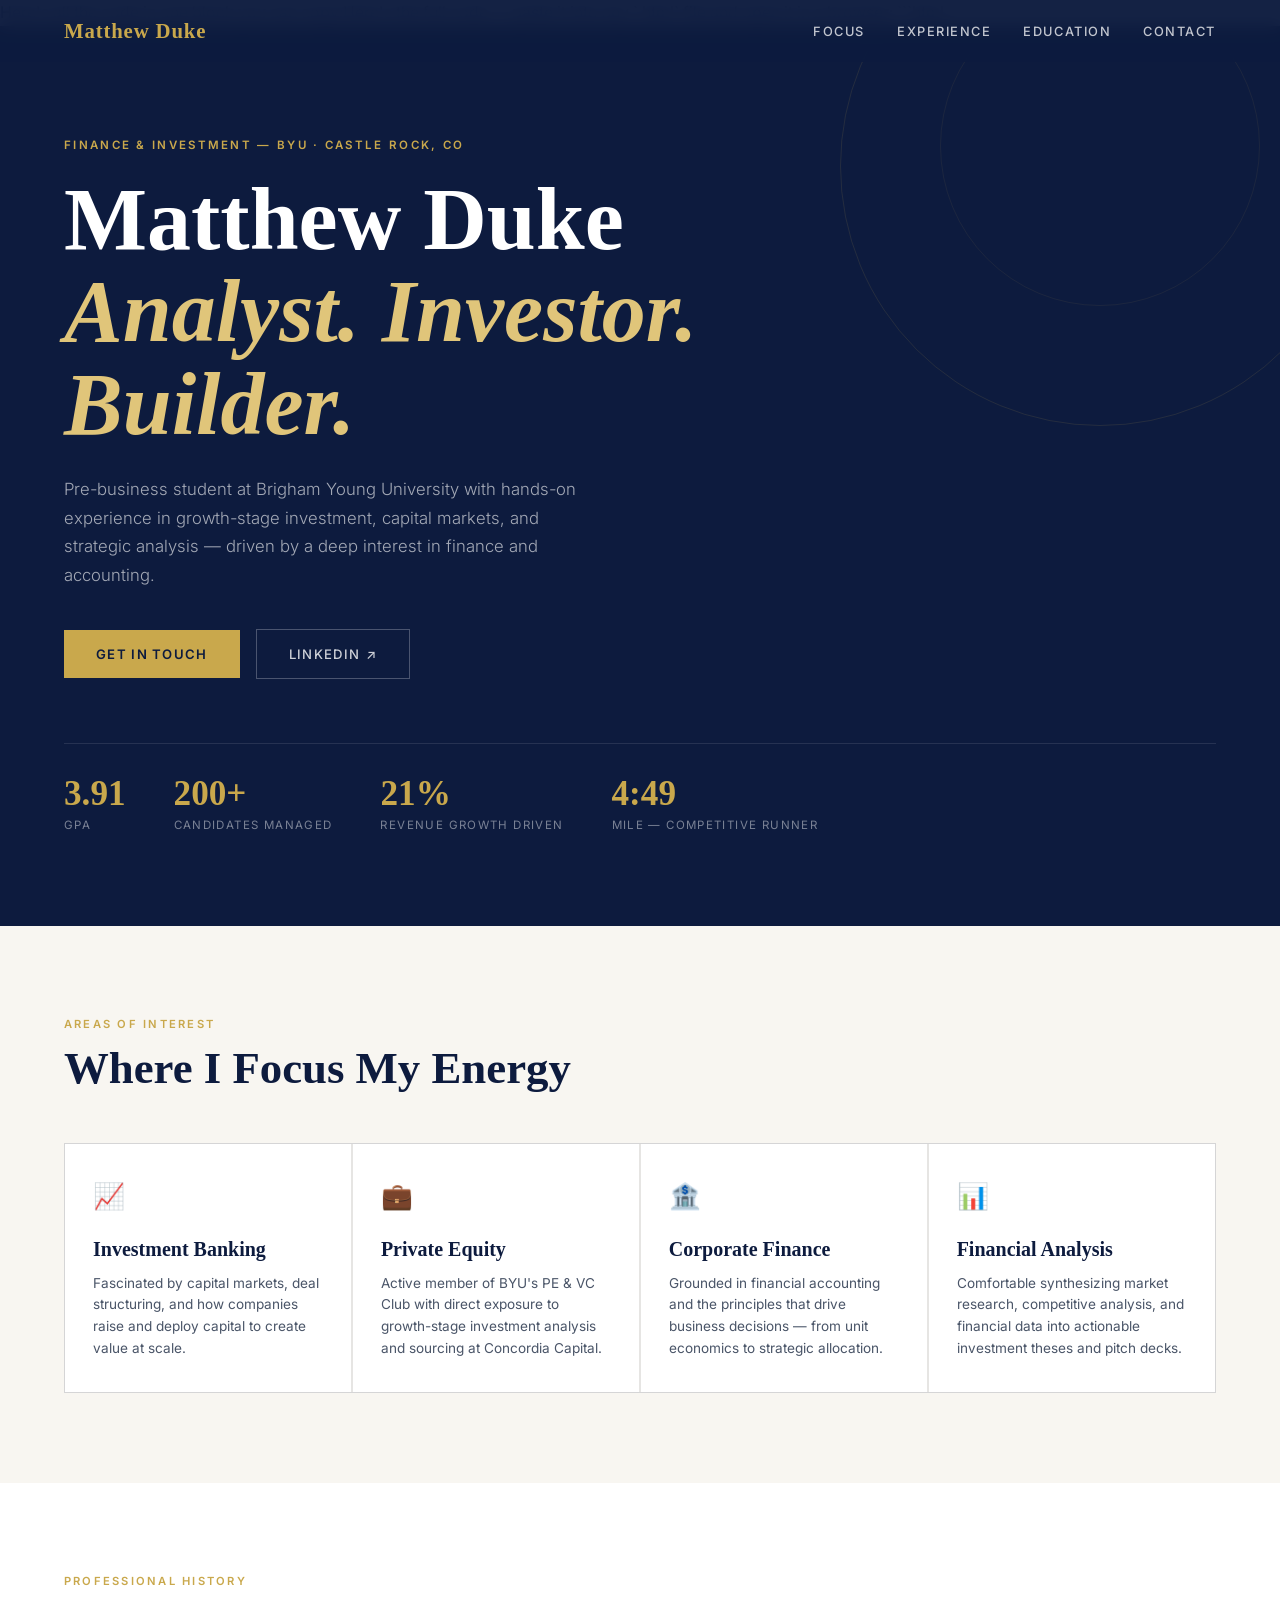
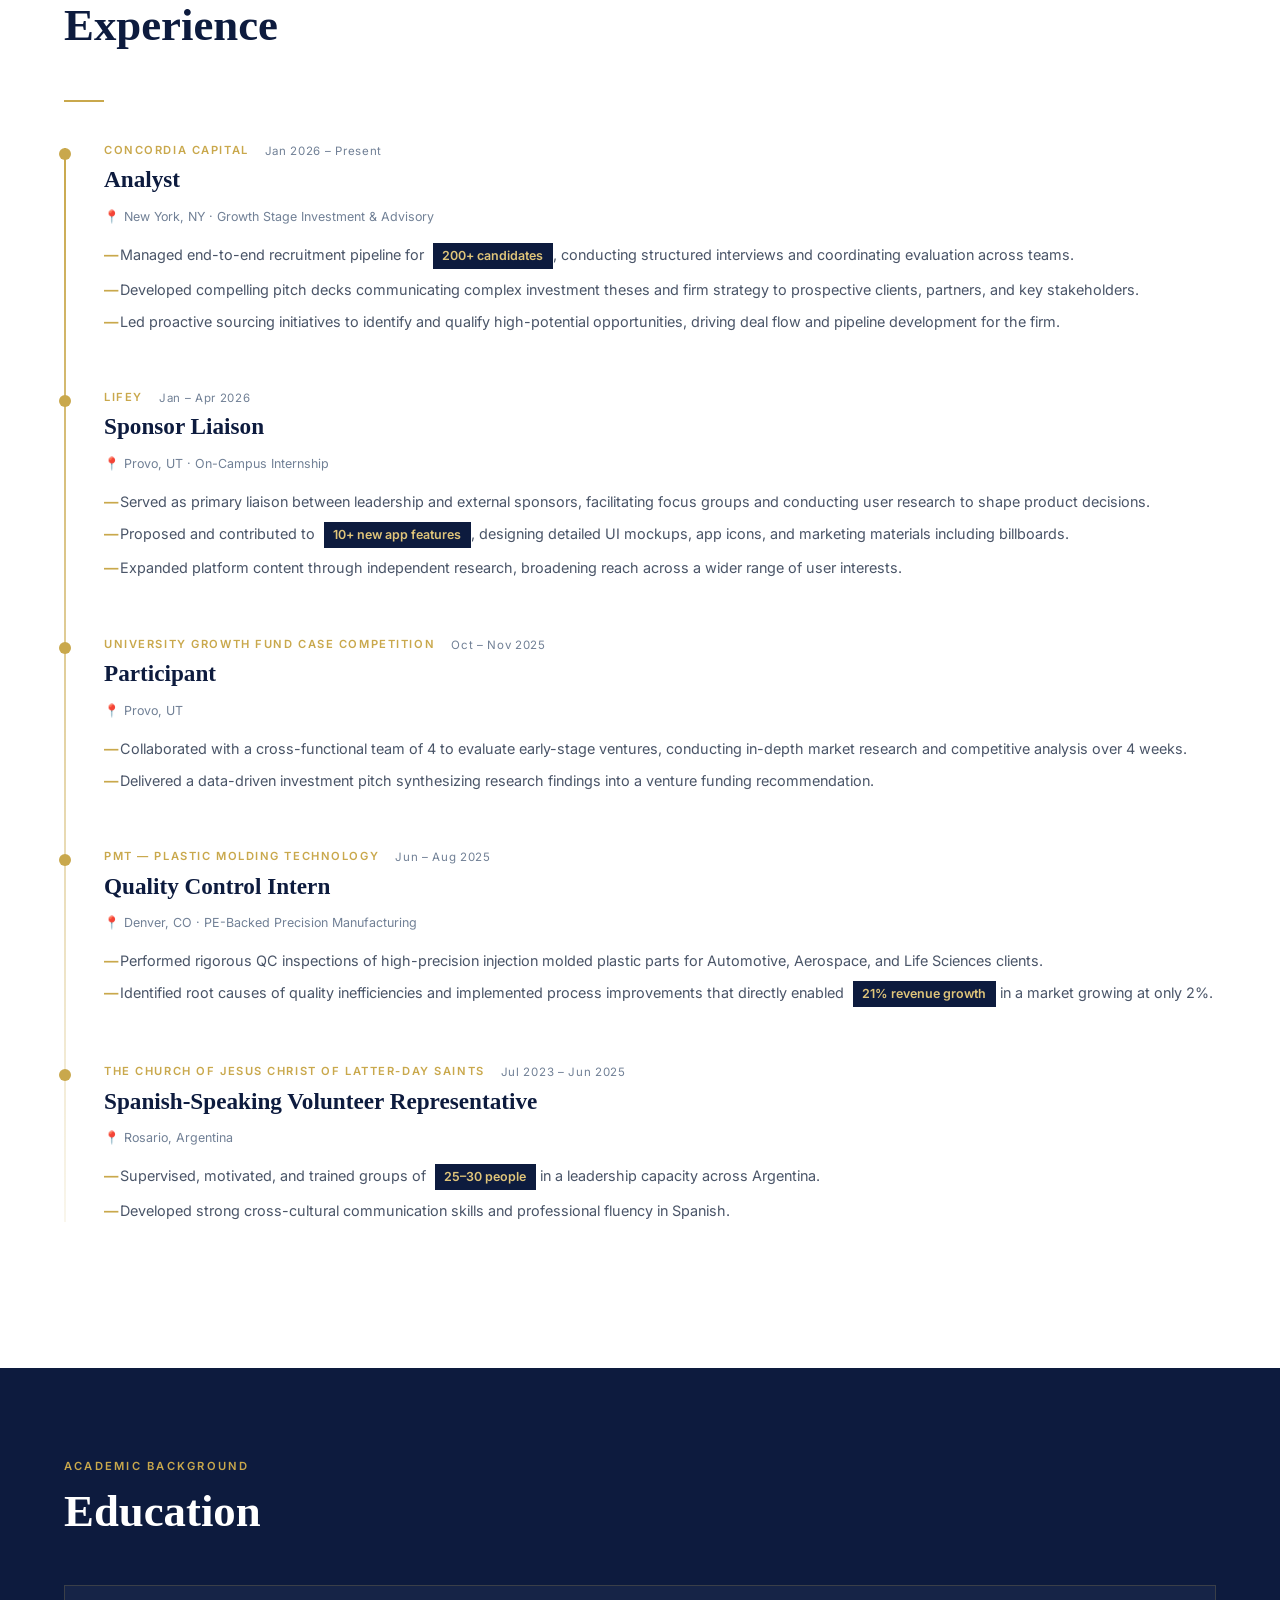
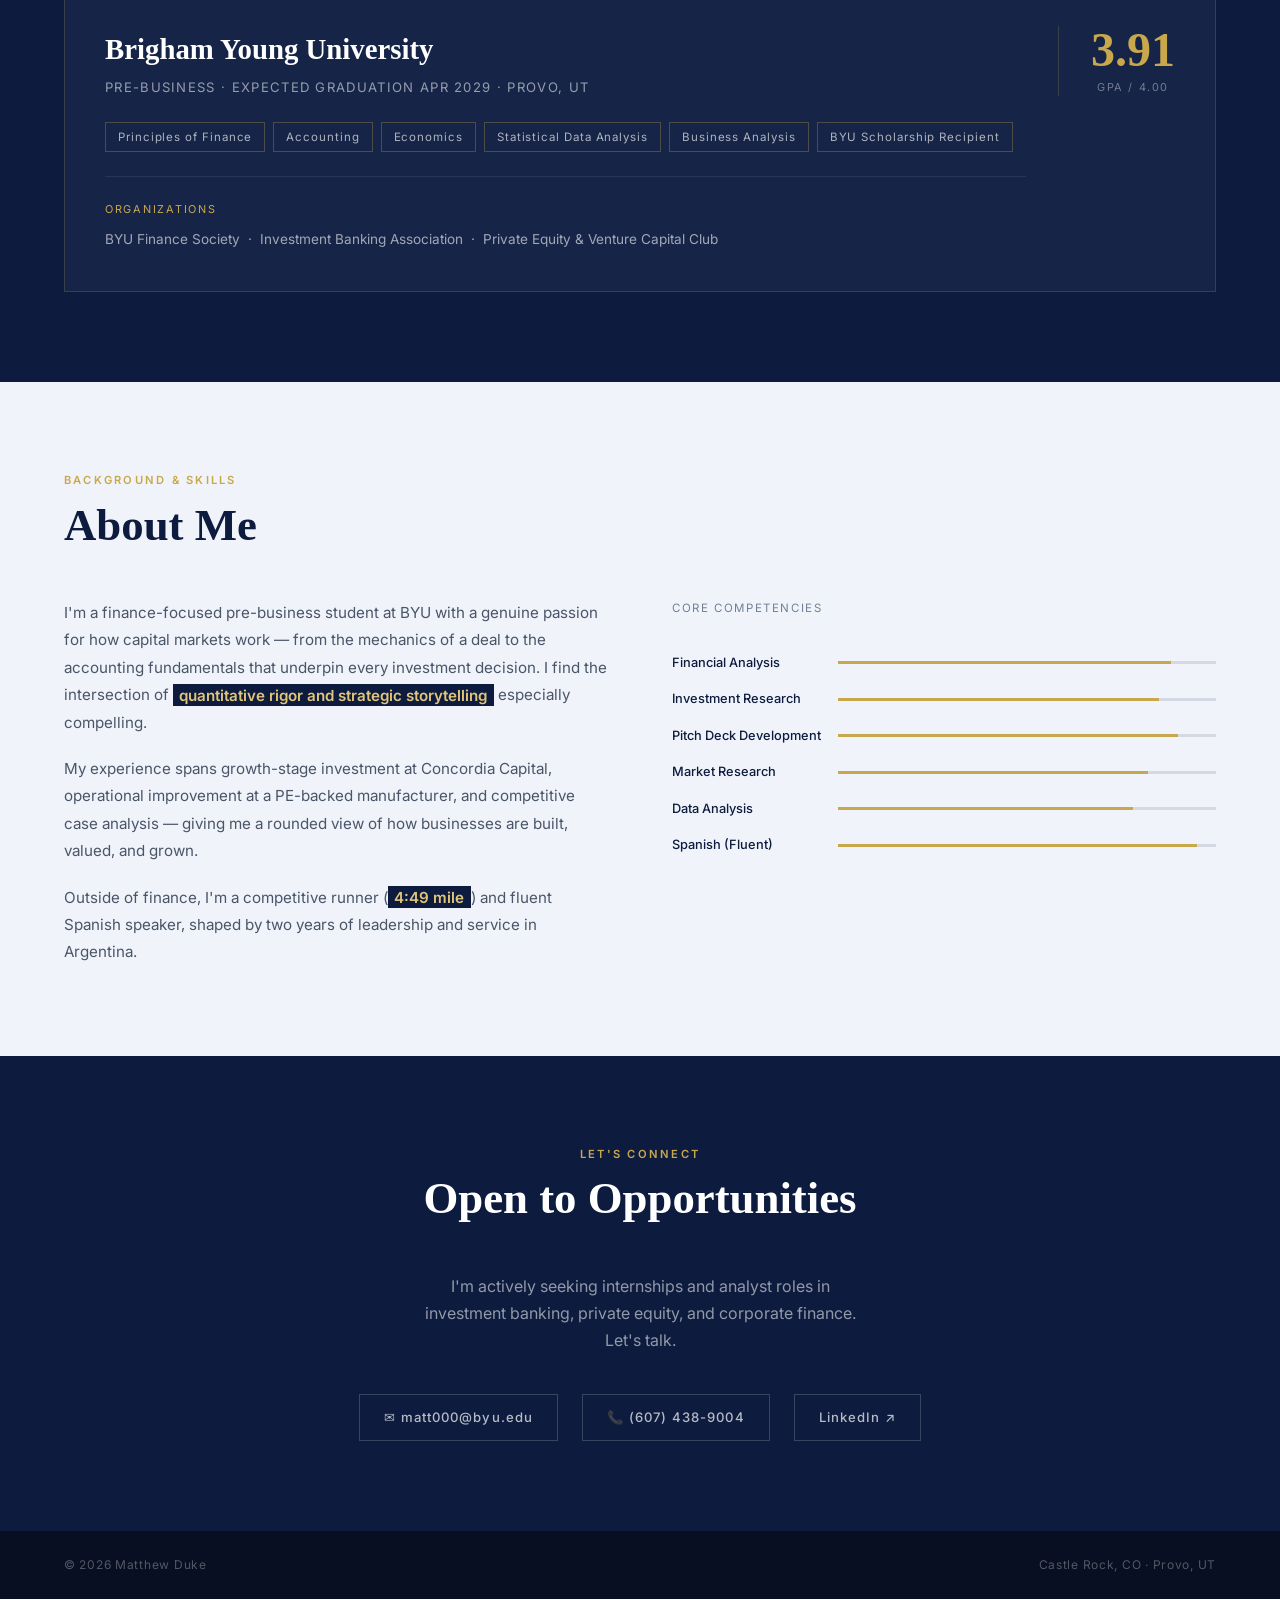
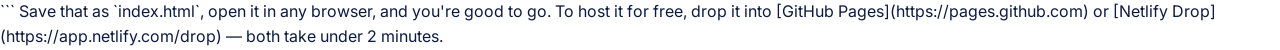
==== pages/resume.html @ b5d0f8a3 "uploaded files" ====
Here's all the code in one block you can copy:Here's the full code — paste it into any `.html` file and open it in a browser:

```html
<!DOCTYPE html>
<html lang="en">
<head>
<meta charset="UTF-8">
<meta name="viewport" content="width=device-width, initial-scale=1.0">
<title>Matthew Duke — Finance & Investment</title>
<link href="https://fonts.googleapis.com/css2?family=Cormorant+Garant:ital,wght@0,400;0,600;0,700;1,400&family=Inter:wght@300;400;500;600&display=swap" rel="stylesheet">
<style>
  *, *::before, *::after { box-sizing: border-box; margin: 0; padding: 0; }

  :root {
    --navy: #0D1B3E;
    --navy-mid: #162447;
    --navy-light: #1E3160;
    --gold: #C9A84C;
    --gold-light: #E0C57A;
    --cream: #F8F6F1;
    --slate: #F0F4FA;
    --text-dark: #0D1B3E;
    --text-mid: #4A5568;
    --text-light: #718096;
    --white: #FFFFFF;
  }

  html { scroll-behavior: smooth; }

  body {
    font-family: 'Inter', sans-serif;
    background: var(--white);
    color: var(--text-dark);
    line-height: 1.6;
    font-size: 16px;
  }

  nav {
    position: fixed;
    top: 0; left: 0; right: 0;
    z-index: 100;
    background: rgba(13, 27, 62, 0.97);
    backdrop-filter: blur(8px);
    display: flex;
    align-items: center;
    justify-content: space-between;
    padding: 0 5%;
    height: 62px;
  }
  .nav-logo {
    font-family: 'Cormorant Garant', serif;
    font-size: 1.3rem;
    font-weight: 600;
    color: var(--gold);
    letter-spacing: 0.04em;
    text-decoration: none;
  }
  .nav-links {
    display: flex;
    gap: 2rem;
    list-style: none;
  }
  .nav-links a {
    color: rgba(255,255,255,0.75);
    text-decoration: none;
    font-size: 0.8rem;
    font-weight: 500;
    letter-spacing: 0.12em;
    text-transform: uppercase;
    transition: color 0.2s;
  }
  .nav-links a:hover { color: var(--gold-light); }

  .hero {
    min-height: 100vh;
    background: var(--navy);
    display: flex;
    flex-direction: column;
    justify-content: center;
    padding: 100px 5% 80px;
    position: relative;
    overflow: hidden;
  }
  .hero::before {
    content: '';
    position: absolute;
    top: -120px; right: -80px;
    width: 520px; height: 520px;
    border: 1px solid rgba(201,168,76,0.12);
    border-radius: 50%;
  }
  .hero::after {
    content: '';
    position: absolute;
    top: -40px; right: 20px;
    width: 320px; height: 320px;
    border: 1px solid rgba(201,168,76,0.08);
    border-radius: 50%;
  }
  .hero-eyebrow {
    font-size: 0.72rem;
    font-weight: 600;
    letter-spacing: 0.2em;
    text-transform: uppercase;
    color: var(--gold);
    margin-bottom: 1.2rem;
  }
  .hero h1 {
    font-family: 'Cormorant Garant', serif;
    font-size: clamp(3rem, 7vw, 5.5rem);
    font-weight: 700;
    color: var(--white);
    line-height: 1.05;
    margin-bottom: 1.5rem;
    max-width: 760px;
  }
  .hero h1 em {
    font-style: italic;
    color: var(--gold-light);
  }
  .hero-sub {
    font-size: 1.05rem;
    color: rgba(255,255,255,0.62);
    max-width: 520px;
    line-height: 1.7;
    margin-bottom: 2.5rem;
    font-weight: 300;
  }
  .hero-ctas {
    display: flex;
    gap: 1rem;
    flex-wrap: wrap;
    align-items: center;
  }
  .btn-primary {
    background: var(--gold);
    color: var(--navy);
    font-family: 'Inter', sans-serif;
    font-size: 0.82rem;
    font-weight: 600;
    letter-spacing: 0.1em;
    text-transform: uppercase;
    padding: 0.85rem 2rem;
    border: none;
    cursor: pointer;
    text-decoration: none;
    transition: background 0.2s, transform 0.15s;
    display: inline-block;
  }
  .btn-primary:hover { background: var(--gold-light); transform: translateY(-1px); }
  .btn-outline {
    background: transparent;
    color: rgba(255,255,255,0.8);
    font-family: 'Inter', sans-serif;
    font-size: 0.82rem;
    font-weight: 500;
    letter-spacing: 0.1em;
    text-transform: uppercase;
    padding: 0.85rem 2rem;
    border: 1px solid rgba(255,255,255,0.25);
    cursor: pointer;
    text-decoration: none;
    transition: border-color 0.2s, color 0.2s;
    display: inline-block;
  }
  .btn-outline:hover { border-color: var(--gold); color: var(--gold-light); }

  .hero-stats {
    display: flex;
    gap: 3rem;
    margin-top: 4rem;
    padding-top: 2rem;
    border-top: 1px solid rgba(255,255,255,0.1);
  }
  .stat-num {
    font-family: 'Cormorant Garant', serif;
    font-size: 2.2rem;
    font-weight: 700;
    color: var(--gold);
    line-height: 1;
    display: block;
  }
  .stat-label {
    font-size: 0.72rem;
    letter-spacing: 0.12em;
    text-transform: uppercase;
    color: rgba(255,255,255,0.45);
    margin-top: 0.3rem;
    display: block;
  }

  section { padding: 90px 5%; }
  .section-eyebrow {
    font-size: 0.7rem;
    font-weight: 600;
    letter-spacing: 0.2em;
    text-transform: uppercase;
    color: var(--gold);
    margin-bottom: 0.6rem;
  }
  .section-title {
    font-family: 'Cormorant Garant', serif;
    font-size: clamp(2rem, 4vw, 2.8rem);
    font-weight: 700;
    color: var(--navy);
    line-height: 1.15;
    margin-bottom: 3rem;
  }
  .divider {
    width: 40px;
    height: 2px;
    background: var(--gold);
    margin: 1rem 0 2.5rem;
  }

  .focus { background: var(--cream); }
  .focus-grid {
    display: grid;
    grid-template-columns: repeat(auto-fit, minmax(220px, 1fr));
    gap: 1.5px;
    background: rgba(13,27,62,0.08);
    border: 1.5px solid rgba(13,27,62,0.08);
  }
  .focus-card {
    background: var(--white);
    padding: 2rem 1.75rem;
    transition: background 0.2s;
  }
  .focus-card:hover { background: var(--navy); }
  .focus-card:hover .focus-icon { color: var(--gold); }
  .focus-card:hover .focus-name { color: var(--white); }
  .focus-card:hover .focus-desc { color: rgba(255,255,255,0.6); }
  .focus-icon {
    font-size: 1.6rem;
    color: var(--navy);
    margin-bottom: 1rem;
    display: block;
    transition: color 0.2s;
  }
  .focus-name {
    font-family: 'Cormorant Garant', serif;
    font-size: 1.25rem;
    font-weight: 700;
    color: var(--navy);
    margin-bottom: 0.5rem;
    transition: color 0.2s;
  }
  .focus-desc {
    font-size: 0.85rem;
    color: var(--text-mid);
    line-height: 1.6;
    transition: color 0.2s;
  }

  .experience { background: var(--white); }
  .timeline { position: relative; }
  .timeline::before {
    content: '';
    position: absolute;
    left: 0; top: 6px; bottom: 0;
    width: 2px;
    background: linear-gradient(to bottom, var(--gold), rgba(201,168,76,0.1));
  }
  .timeline-item {
    padding-left: 2.5rem;
    margin-bottom: 3.5rem;
    position: relative;
  }
  .timeline-item::before {
    content: '';
    position: absolute;
    left: -5px; top: 6px;
    width: 12px; height: 12px;
    background: var(--gold);
    border-radius: 50%;
  }
  .timeline-meta {
    display: flex;
    align-items: center;
    gap: 1rem;
    margin-bottom: 0.4rem;
    flex-wrap: wrap;
  }
  .timeline-company {
    font-size: 0.7rem;
    font-weight: 600;
    letter-spacing: 0.14em;
    text-transform: uppercase;
    color: var(--gold);
  }
  .timeline-period {
    font-size: 0.72rem;
    color: var(--text-light);
    letter-spacing: 0.06em;
  }
  .timeline-role {
    font-family: 'Cormorant Garant', serif;
    font-size: 1.45rem;
    font-weight: 700;
    color: var(--navy);
    margin-bottom: 0.8rem;
    line-height: 1.2;
  }
  .timeline-location {
    font-size: 0.78rem;
    color: var(--text-light);
    margin-bottom: 1rem;
    display: flex;
    align-items: center;
    gap: 0.3rem;
  }
  .timeline-bullets {
    list-style: none;
    display: flex;
    flex-direction: column;
    gap: 0.55rem;
  }
  .timeline-bullets li {
    font-size: 0.9rem;
    color: var(--text-mid);
    line-height: 1.6;
    padding-left: 1rem;
    position: relative;
  }
  .timeline-bullets li::before {
    content: '—';
    position: absolute;
    left: 0;
    color: var(--gold);
    font-weight: 700;
  }
  .highlight-stat {
    display: inline-block;
    background: var(--navy);
    color: var(--gold-light);
    font-size: 0.78rem;
    font-weight: 600;
    padding: 0.18rem 0.6rem;
    margin-left: 0.3rem;
  }

  .education { background: var(--navy); }
  .education .section-title { color: var(--white); }
  .edu-card {
    background: var(--navy-mid);
    border: 1px solid rgba(201,168,76,0.2);
    padding: 2.5rem;
    display: grid;
    grid-template-columns: 1fr auto;
    gap: 2rem;
    align-items: start;
  }
  .edu-school {
    font-family: 'Cormorant Garant', serif;
    font-size: 1.8rem;
    font-weight: 700;
    color: var(--white);
    margin-bottom: 0.3rem;
  }
  .edu-degree {
    font-size: 0.82rem;
    color: rgba(255,255,255,0.55);
    letter-spacing: 0.1em;
    text-transform: uppercase;
    margin-bottom: 1.5rem;
  }
  .edu-tags {
    display: flex;
    flex-wrap: wrap;
    gap: 0.5rem;
  }
  .tag {
    font-size: 0.72rem;
    letter-spacing: 0.08em;
    padding: 0.3rem 0.75rem;
    border: 1px solid rgba(201,168,76,0.3);
    color: rgba(255,255,255,0.65);
  }
  .edu-gpa-box {
    text-align: center;
    border-left: 1px solid rgba(201,168,76,0.2);
    padding-left: 2rem;
  }
  .edu-gpa-num {
    font-family: 'Cormorant Garant', serif;
    font-size: 3rem;
    font-weight: 700;
    color: var(--gold);
    line-height: 1;
    display: block;
  }
  .edu-gpa-label {
    font-size: 0.68rem;
    letter-spacing: 0.14em;
    text-transform: uppercase;
    color: rgba(255,255,255,0.4);
    margin-top: 0.3rem;
    display: block;
  }
  .edu-activities {
    margin-top: 1.5rem;
    padding-top: 1.5rem;
    border-top: 1px solid rgba(255,255,255,0.08);
  }
  .edu-activities-label {
    font-size: 0.68rem;
    letter-spacing: 0.16em;
    text-transform: uppercase;
    color: var(--gold);
    margin-bottom: 0.6rem;
  }
  .edu-activity-list {
    font-size: 0.85rem;
    color: rgba(255,255,255,0.6);
    line-height: 1.7;
  }

  .about { background: var(--slate); }
  .about-grid {
    display: grid;
    grid-template-columns: 1fr 1fr;
    gap: 4rem;
    align-items: start;
  }
  .skills-list {
    display: flex;
    flex-direction: column;
    gap: 1rem;
  }
  .skill-row {
    display: flex;
    align-items: center;
    gap: 1rem;
  }
  .skill-label {
    font-size: 0.8rem;
    font-weight: 500;
    color: var(--text-dark);
    width: 150px;
    flex-shrink: 0;
  }
  .skill-bar-bg {
    flex: 1;
    height: 3px;
    background: rgba(13,27,62,0.12);
  }
  .skill-bar-fill {
    height: 100%;
    background: var(--gold);
  }
  .about-text p {
    font-size: 0.95rem;
    color: var(--text-mid);
    line-height: 1.8;
    margin-bottom: 1.2rem;
  }
  .about-text p:last-child { margin-bottom: 0; }
  .about-highlight {
    background: var(--navy);
    color: var(--gold-light);
    font-weight: 600;
    padding: 0.1rem 0.4rem;
  }

  .contact {
    background: var(--navy);
    text-align: center;
  }
  .contact .section-title { color: var(--white); }
  .contact-sub {
    font-size: 1rem;
    color: rgba(255,255,255,0.55);
    max-width: 440px;
    margin: 0 auto 2.5rem;
    line-height: 1.7;
  }
  .contact-links {
    display: flex;
    justify-content: center;
    gap: 1.5rem;
    flex-wrap: wrap;
  }
  .contact-link {
    display: flex;
    align-items: center;
    gap: 0.5rem;
    font-size: 0.82rem;
    font-weight: 500;
    letter-spacing: 0.08em;
    color: rgba(255,255,255,0.7);
    text-decoration: none;
    border: 1px solid rgba(255,255,255,0.18);
    padding: 0.75rem 1.5rem;
    transition: border-color 0.2s, color 0.2s;
  }
  .contact-link:hover { border-color: var(--gold); color: var(--gold-light); }

  footer {
    background: #080f22;
    padding: 1.5rem 5%;
    display: flex;
    justify-content: space-between;
    align-items: center;
  }
  footer span {
    font-size: 0.75rem;
    color: rgba(255,255,255,0.3);
    letter-spacing: 0.06em;
  }

  @media (max-width: 700px) {
    .hero-stats { gap: 1.5rem; flex-wrap: wrap; }
    .about-grid { grid-template-columns: 1fr; gap: 2.5rem; }
    .edu-card { grid-template-columns: 1fr; }
    .edu-gpa-box { border-left: none; border-top: 1px solid rgba(201,168,76,0.2); padding-left: 0; padding-top: 1.5rem; }
    .nav-links { display: none; }
    footer { flex-direction: column; gap: 0.5rem; text-align: center; }
  }
</style>
</head>
<body>

<nav>
  <a href="#" class="nav-logo">Matthew Duke</a>
  <ul class="nav-links">
    <li><a href="#focus">Focus</a></li>
    <li><a href="#experience">Experience</a></li>
    <li><a href="#education">Education</a></li>
    <li><a href="#contact">Contact</a></li>
  </ul>
</nav>

<section class="hero" id="top">
  <p class="hero-eyebrow">Finance &amp; Investment — BYU · Castle Rock, CO</p>
  <h1>Matthew Duke<br><em>Analyst. Investor.<br>Builder.</em></h1>
  <p class="hero-sub">Pre-business student at Brigham Young University with hands-on experience in growth-stage investment, capital markets, and strategic analysis — driven by a deep interest in finance and accounting.</p>
  <div class="hero-ctas">
    <a href="#contact" class="btn-primary">Get in Touch</a>
    <a href="https://www.linkedin.com/in/matthew-duke-a009a3389/" target="_blank" class="btn-outline">LinkedIn ↗</a>
  </div>
  <div class="hero-stats">
    <div class="stat-item">
      <span class="stat-num">3.91</span>
      <span class="stat-label">GPA</span>
    </div>
    <div class="stat-item">
      <span class="stat-num">200+</span>
      <span class="stat-label">Candidates Managed</span>
    </div>
    <div class="stat-item">
      <span class="stat-num">21%</span>
      <span class="stat-label">Revenue Growth Driven</span>
    </div>
    <div class="stat-item">
      <span class="stat-num">4:49</span>
      <span class="stat-label">Mile — Competitive Runner</span>
    </div>
  </div>
</section>

<section class="focus" id="focus">
  <p class="section-eyebrow">Areas of Interest</p>
  <h2 class="section-title">Where I Focus My Energy</h2>
  <div class="focus-grid">
    <div class="focus-card">
      <span class="focus-icon">📈</span>
      <div class="focus-name">Investment Banking</div>
      <div class="focus-desc">Fascinated by capital markets, deal structuring, and how companies raise and deploy capital to create value at scale.</div>
    </div>
    <div class="focus-card">
      <span class="focus-icon">💼</span>
      <div class="focus-name">Private Equity</div>
      <div class="focus-desc">Active member of BYU's PE & VC Club with direct exposure to growth-stage investment analysis and sourcing at Concordia Capital.</div>
    </div>
    <div class="focus-card">
      <span class="focus-icon">🏦</span>
      <div class="focus-name">Corporate Finance</div>
      <div class="focus-desc">Grounded in financial accounting and the principles that drive business decisions — from unit economics to strategic allocation.</div>
    </div>
    <div class="focus-card">
      <span class="focus-icon">📊</span>
      <div class="focus-name">Financial Analysis</div>
      <div class="focus-desc">Comfortable synthesizing market research, competitive analysis, and financial data into actionable investment theses and pitch decks.</div>
    </div>
  </div>
</section>

<section class="experience" id="experience">
  <p class="section-eyebrow">Professional History</p>
  <h2 class="section-title">Experience</h2>
  <div class="divider"></div>
  <div class="timeline">

    <div class="timeline-item">
      <div class="timeline-meta">
        <span class="timeline-company">Concordia Capital</span>
        <span class="timeline-period">Jan 2026 – Present</span>
      </div>
      <div class="timeline-role">Analyst</div>
      <div class="timeline-location">📍 New York, NY · Growth Stage Investment &amp; Advisory</div>
      <ul class="timeline-bullets">
        <li>Managed end-to-end recruitment pipeline for <span class="highlight-stat">200+ candidates</span>, conducting structured interviews and coordinating evaluation across teams.</li>
        <li>Developed compelling pitch decks communicating complex investment theses and firm strategy to prospective clients, partners, and key stakeholders.</li>
        <li>Led proactive sourcing initiatives to identify and qualify high-potential opportunities, driving deal flow and pipeline development for the firm.</li>
      </ul>
    </div>

    <div class="timeline-item">
      <div class="timeline-meta">
        <span class="timeline-company">Lifey</span>
        <span class="timeline-period">Jan – Apr 2026</span>
      </div>
      <div class="timeline-role">Sponsor Liaison</div>
      <div class="timeline-location">📍 Provo, UT · On-Campus Internship</div>
      <ul class="timeline-bullets">
        <li>Served as primary liaison between leadership and external sponsors, facilitating focus groups and conducting user research to shape product decisions.</li>
        <li>Proposed and contributed to <span class="highlight-stat">10+ new app features</span>, designing detailed UI mockups, app icons, and marketing materials including billboards.</li>
        <li>Expanded platform content through independent research, broadening reach across a wider range of user interests.</li>
      </ul>
    </div>

    <div class="timeline-item">
      <div class="timeline-meta">
        <span class="timeline-company">University Growth Fund Case Competition</span>
        <span class="timeline-period">Oct – Nov 2025</span>
      </div>
      <div class="timeline-role">Participant</div>
      <div class="timeline-location">📍 Provo, UT</div>
      <ul class="timeline-bullets">
        <li>Collaborated with a cross-functional team of 4 to evaluate early-stage ventures, conducting in-depth market research and competitive analysis over 4 weeks.</li>
        <li>Delivered a data-driven investment pitch synthesizing research findings into a venture funding recommendation.</li>
      </ul>
    </div>

    <div class="timeline-item">
      <div class="timeline-meta">
        <span class="timeline-company">PMT — Plastic Molding Technology</span>
        <span class="timeline-period">Jun – Aug 2025</span>
      </div>
      <div class="timeline-role">Quality Control Intern</div>
      <div class="timeline-location">📍 Denver, CO · PE-Backed Precision Manufacturing</div>
      <ul class="timeline-bullets">
        <li>Performed rigorous QC inspections of high-precision injection molded plastic parts for Automotive, Aerospace, and Life Sciences clients.</li>
        <li>Identified root causes of quality inefficiencies and implemented process improvements that directly enabled <span class="highlight-stat">21% revenue growth</span> in a market growing at only 2%.</li>
      </ul>
    </div>

    <div class="timeline-item">
      <div class="timeline-meta">
        <span class="timeline-company">The Church of Jesus Christ of Latter-day Saints</span>
        <span class="timeline-period">Jul 2023 – Jun 2025</span>
      </div>
      <div class="timeline-role">Spanish-Speaking Volunteer Representative</div>
      <div class="timeline-location">📍 Rosario, Argentina</div>
      <ul class="timeline-bullets">
        <li>Supervised, motivated, and trained groups of <span class="highlight-stat">25–30 people</span> in a leadership capacity across Argentina.</li>
        <li>Developed strong cross-cultural communication skills and professional fluency in Spanish.</li>
      </ul>
    </div>

  </div>
</section>

<section class="education" id="education">
  <p class="section-eyebrow" style="color: var(--gold);">Academic Background</p>
  <h2 class="section-title">Education</h2>
  <div class="edu-card">
    <div>
      <div class="edu-school">Brigham Young University</div>
      <div class="edu-degree">Pre-Business · Expected Graduation Apr 2029 · Provo, UT</div>
      <div class="edu-tags">
        <span class="tag">Principles of Finance</span>
        <span class="tag">Accounting</span>
        <span class="tag">Economics</span>
        <span class="tag">Statistical Data Analysis</span>
        <span class="tag">Business Analysis</span>
        <span class="tag">BYU Scholarship Recipient</span>
      </div>
      <div class="edu-activities">
        <div class="edu-activities-label">Organizations</div>
        <div class="edu-activity-list">
          BYU Finance Society &nbsp;·&nbsp; Investment Banking Association &nbsp;·&nbsp; Private Equity &amp; Venture Capital Club
        </div>
      </div>
    </div>
    <div class="edu-gpa-box">
      <span class="edu-gpa-num">3.91</span>
      <span class="edu-gpa-label">GPA / 4.00</span>
    </div>
  </div>
</section>

<section class="about" id="about">
  <p class="section-eyebrow">Background &amp; Skills</p>
  <h2 class="section-title">About Me</h2>
  <div class="about-grid">
    <div class="about-text">
      <p>I'm a finance-focused pre-business student at BYU with a genuine passion for how capital markets work — from the mechanics of a deal to the accounting fundamentals that underpin every investment decision. I find the intersection of <span class="about-highlight">quantitative rigor and strategic storytelling</span> especially compelling.</p>
      <p>My experience spans growth-stage investment at Concordia Capital, operational improvement at a PE-backed manufacturer, and competitive case analysis — giving me a rounded view of how businesses are built, valued, and grown.</p>
      <p>Outside of finance, I'm a competitive runner (<span class="about-highlight">4:49 mile</span>) and fluent Spanish speaker, shaped by two years of leadership and service in Argentina.</p>
    </div>
    <div>
      <div class="skills-list">
        <div style="font-size: 0.72rem; letter-spacing: 0.14em; text-transform: uppercase; color: var(--text-light); margin-bottom: 1.2rem;">Core Competencies</div>
        <div class="skill-row">
          <span class="skill-label">Financial Analysis</span>
          <div class="skill-bar-bg"><div class="skill-bar-fill" style="width:88%"></div></div>
        </div>
        <div class="skill-row">
          <span class="skill-label">Investment Research</span>
          <div class="skill-bar-bg"><div class="skill-bar-fill" style="width:85%"></div></div>
        </div>
        <div class="skill-row">
          <span class="skill-label">Pitch Deck Development</span>
          <div class="skill-bar-bg"><div class="skill-bar-fill" style="width:90%"></div></div>
        </div>
        <div class="skill-row">
          <span class="skill-label">Market Research</span>
          <div class="skill-bar-bg"><div class="skill-bar-fill" style="width:82%"></div></div>
        </div>
        <div class="skill-row">
          <span class="skill-label">Data Analysis</span>
          <div class="skill-bar-bg"><div class="skill-bar-fill" style="width:78%"></div></div>
        </div>
        <div class="skill-row">
          <span class="skill-label">Spanish (Fluent)</span>
          <div class="skill-bar-bg"><div class="skill-bar-fill" style="width:95%"></div></div>
        </div>
      </div>
    </div>
  </div>
</section>

<section class="contact" id="contact">
  <p class="section-eyebrow" style="color: var(--gold);">Let's Connect</p>
  <h2 class="section-title">Open to Opportunities</h2>
  <p class="contact-sub">I'm actively seeking internships and analyst roles in investment banking, private equity, and corporate finance. Let's talk.</p>
  <div class="contact-links">
    <a href="mailto:matt000@byu.edu" class="contact-link">✉ matt000@byu.edu</a>
    <a href="tel:6074389004" class="contact-link">📞 (607) 438-9004</a>
    <a href="https://www.linkedin.com/in/matthew-duke-a009a3389/" target="_blank" class="contact-link">LinkedIn ↗</a>
  </div>
</section>

<footer>
  <span>© 2026 Matthew Duke</span>
  <span>Castle Rock, CO · Provo, UT</span>
</footer>

</body>
</html>
```

Save that as `index.html`, open it in any browser, and you're good to go. To host it for free, drop it into [GitHub Pages](https://pages.github.com) or [Netlify Drop](https://app.netlify.com/drop) — both take under 2 minutes.
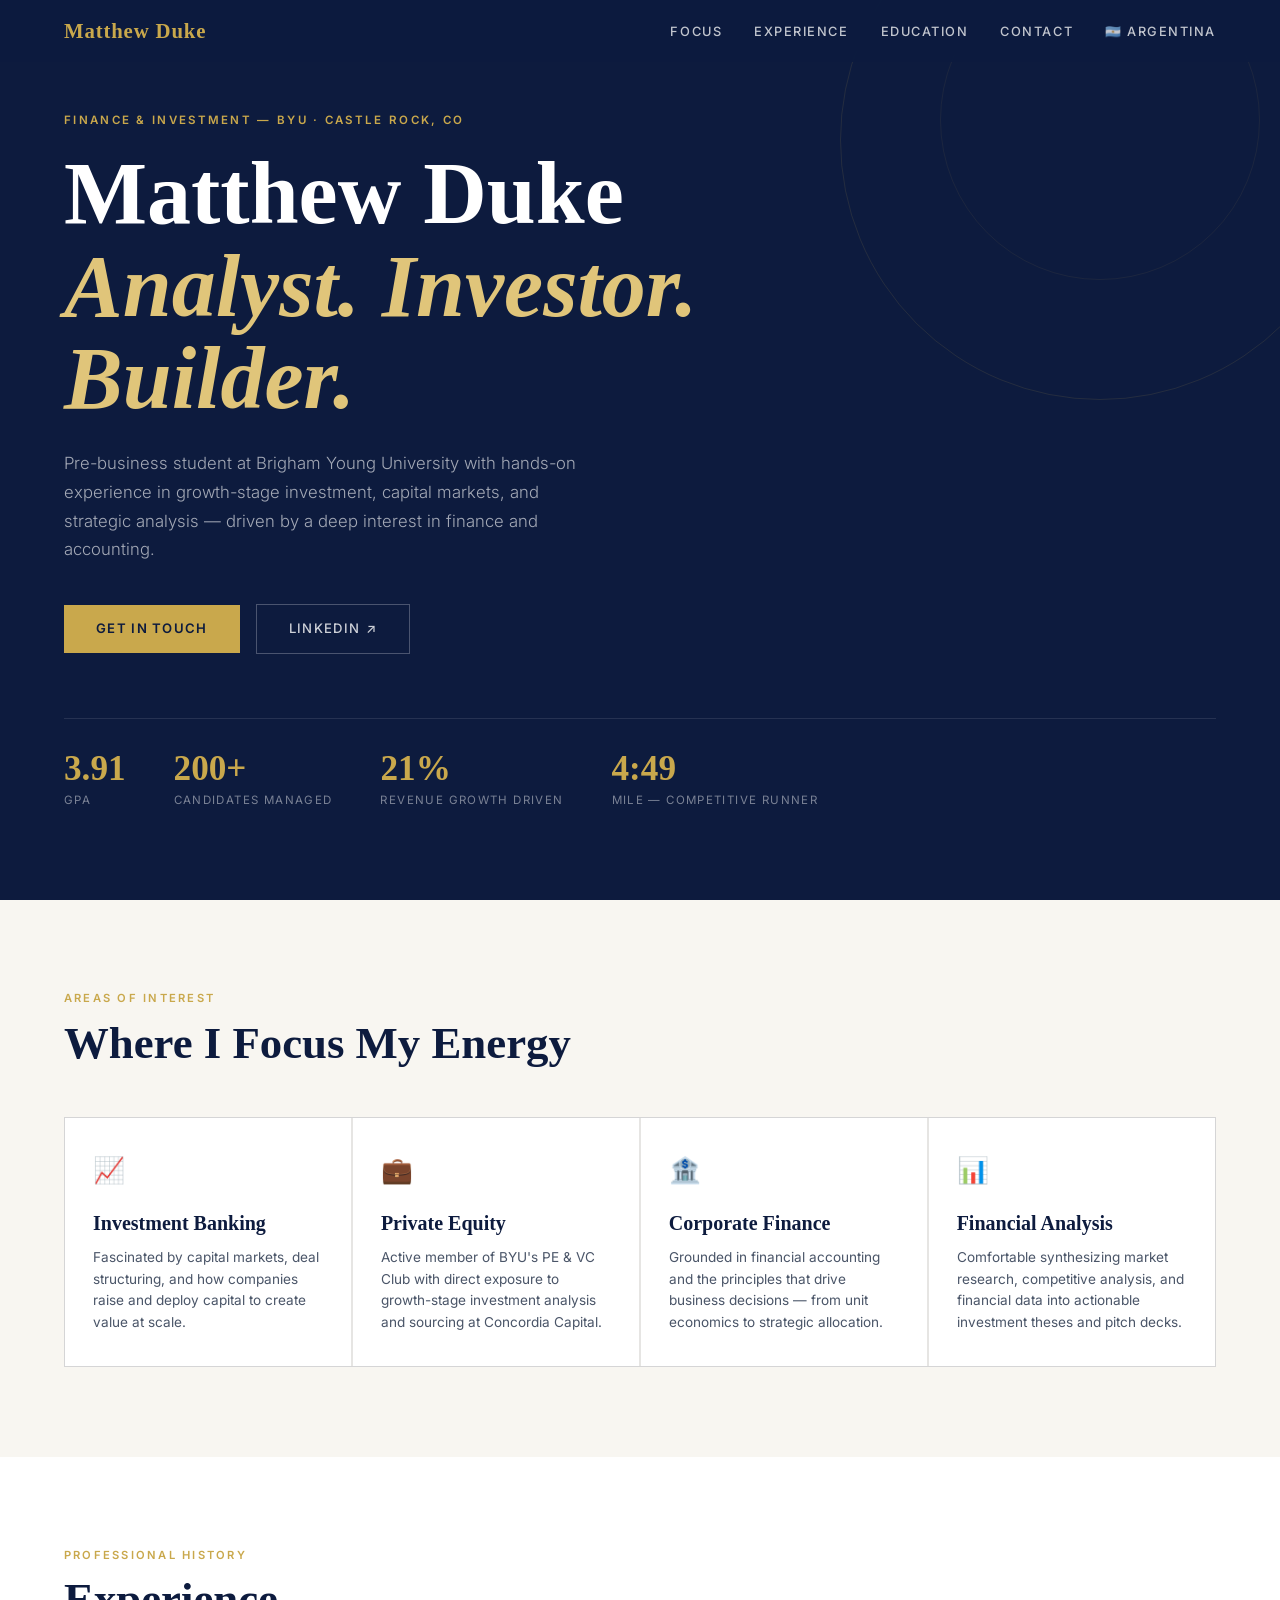
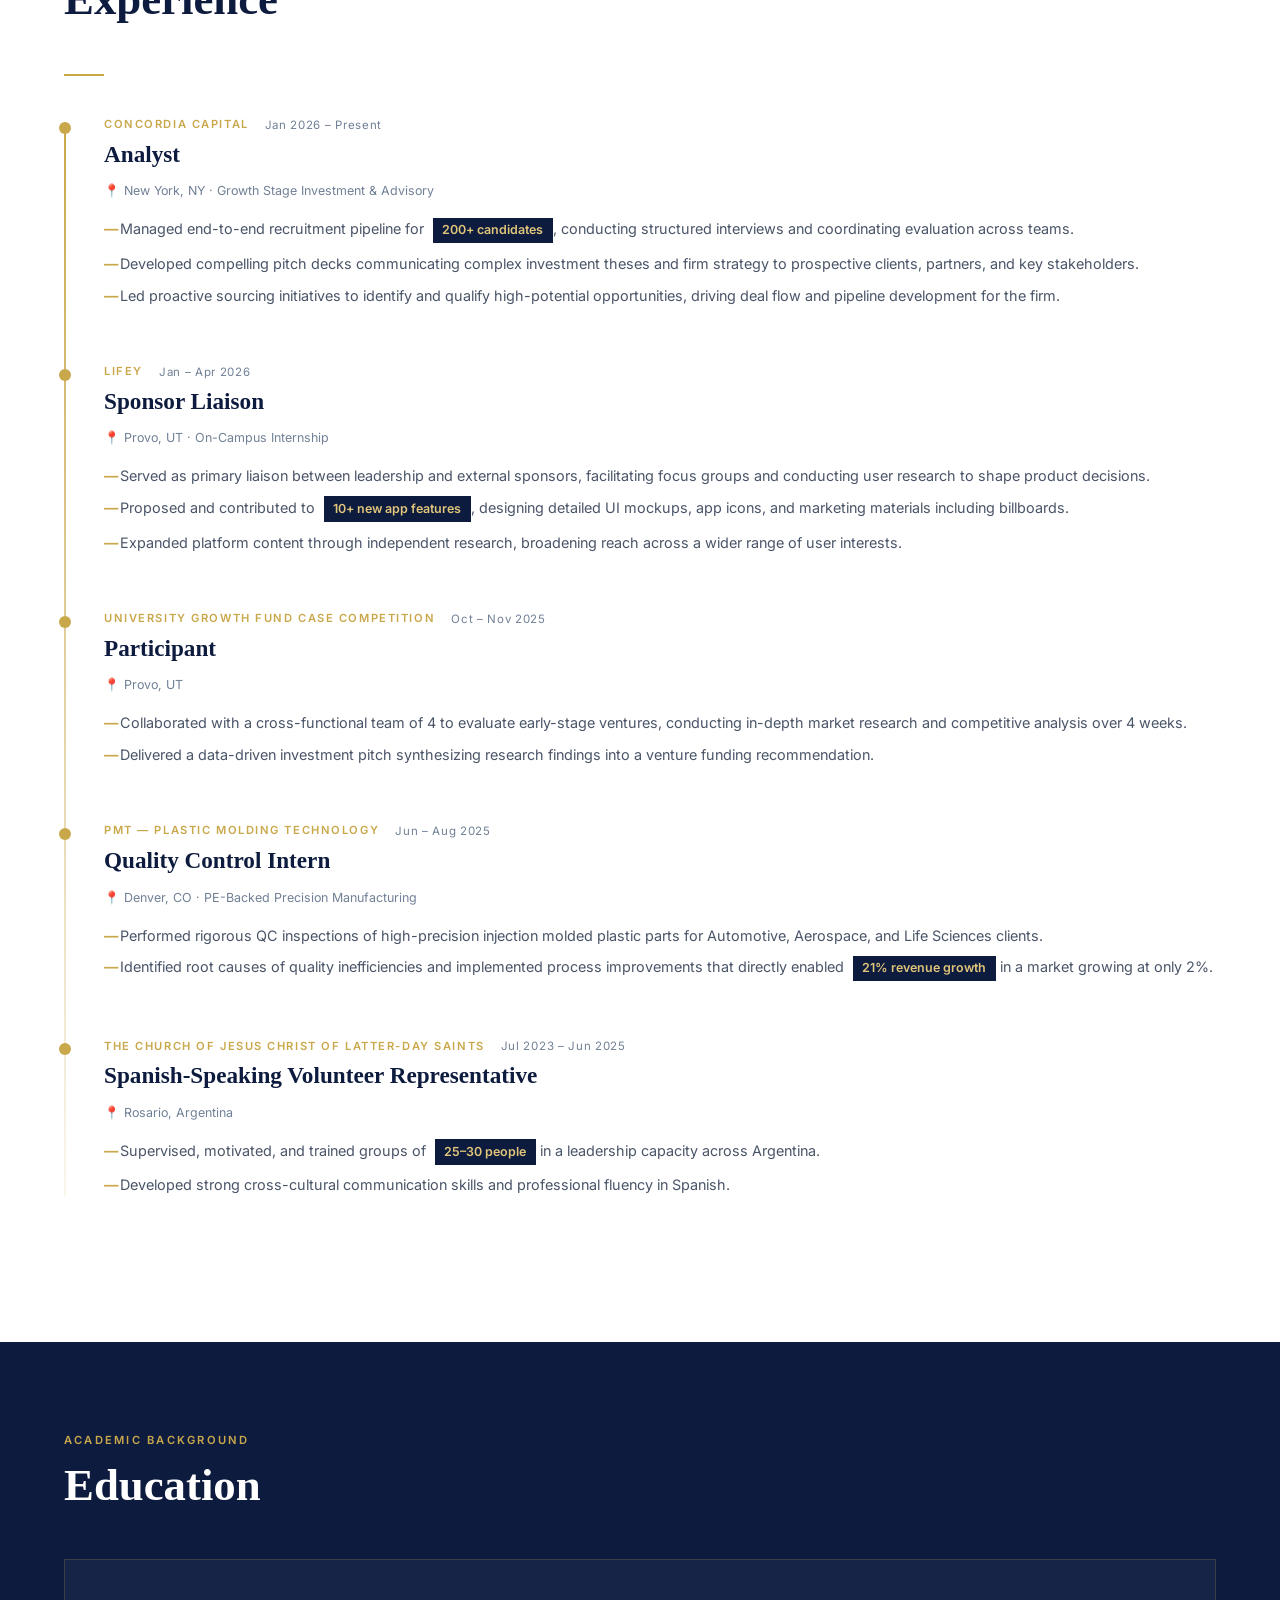
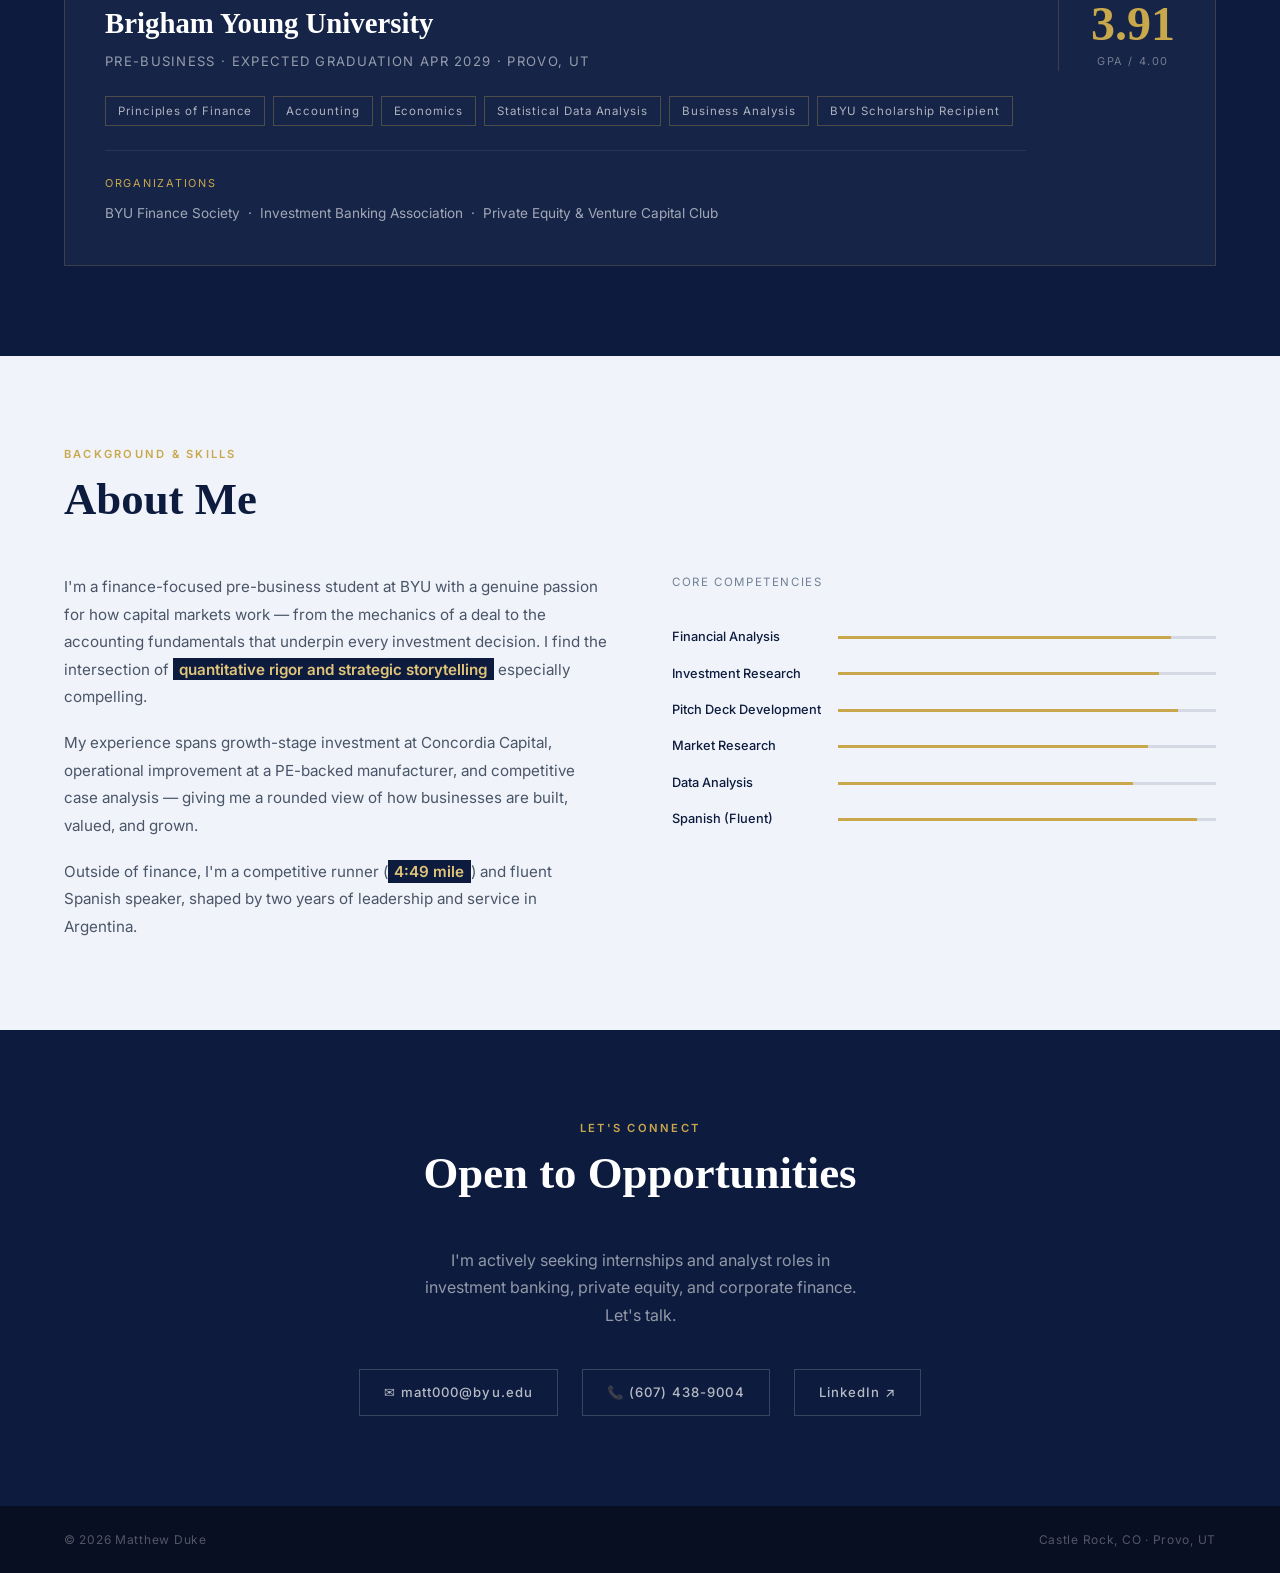
==== commit bb15bbd9: "Add files via upload" ====
--- a/pages/resume.html
+++ b/pages/resume.html
@@ -1,6 +1,3 @@
-Here's all the code in one block you can copy:Here's the full code — paste it into any `.html` file and open it in a browser:
-
-```html
 <!DOCTYPE html>
 <html lang="en">
 <head>
@@ -527,6 +524,7 @@
     <li><a href="#experience">Experience</a></li>
     <li><a href="#education">Education</a></li>
     <li><a href="#contact">Contact</a></li>
+    <li><a href="argentina.html">🇦🇷 Argentina</a></li>
   </ul>
 </nav>
 
@@ -749,6 +747,4 @@
 
 </body>
 </html>
-```
-
-Save that as `index.html`, open it in any browser, and you're good to go. To host it for free, drop it into [GitHub Pages](https://pages.github.com) or [Netlify Drop](https://app.netlify.com/drop) — both take under 2 minutes.+
